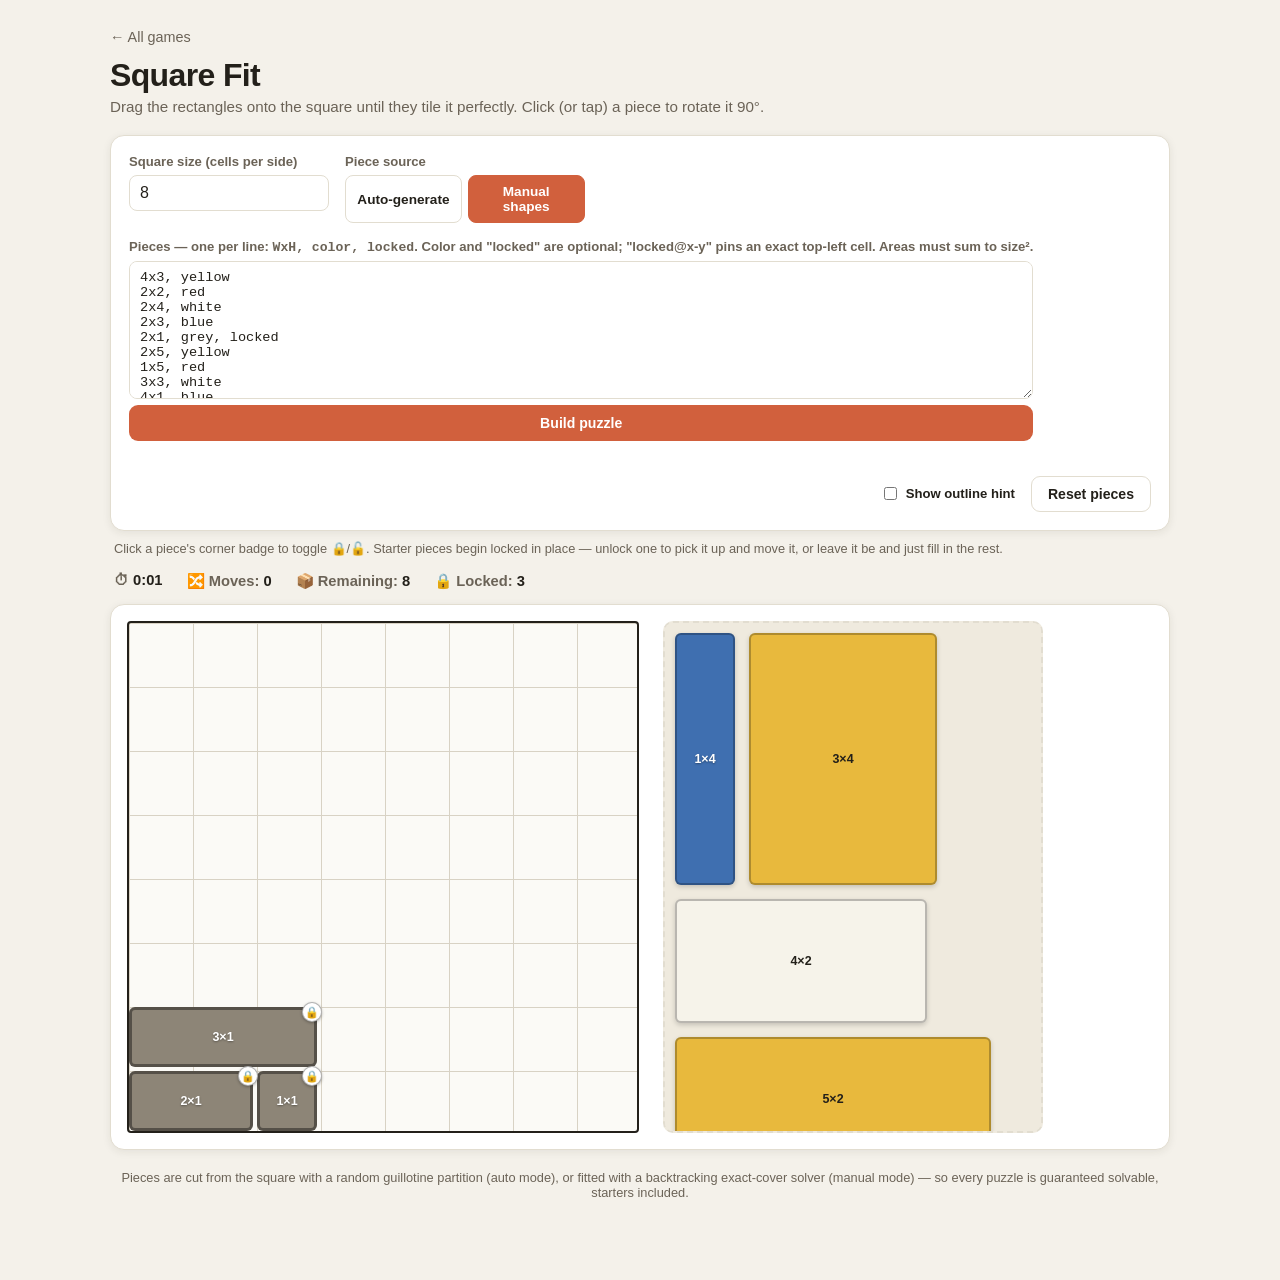
==== games/square-fit-puzzle/index.html @ 527ef013 "add page and game" ====
<!doctype html>
<html lang="en">
<head>
<meta charset="UTF-8">
<meta name="viewport" content="width=device-width, initial-scale=1.0">
<title>Square Fit — Rectangle Packing Puzzle</title>
<link rel="stylesheet" href="style.css">
</head>
<body>
<div class="app">
  <a class="back-link" href="../../index.html">&larr; All games</a>
  <header>
    <h1>Square&nbsp;Fit</h1>
    <p class="subtitle">Drag the rectangles onto the square until they tile it perfectly. Click (or tap) a piece to rotate it 90°.</p>
  </header>

  <section class="controls">
    <div class="control-group">
      <label for="gridSize">Square size (cells per side)</label>
      <input type="number" id="gridSize" min="4" max="24" value="8">
    </div>

    <div class="control-group mode-group">
      <label>Piece source</label>
      <div class="mode-toggle">
        <button class="mode-btn" data-mode="auto" type="button">Auto-generate</button>
        <button class="mode-btn active" data-mode="manual" type="button">Manual shapes</button>
      </div>
    </div>

    <div class="control-group hidden" id="autoControls">
      <label for="pieceCount">Number of pieces: <span id="pieceCountVal">12</span></label>
      <input type="range" id="pieceCount" min="2" max="40" value="12">
      <label for="lockCount">Lock as starters: <span id="lockCountVal">0</span></label>
      <input type="range" id="lockCount" min="0" max="10" value="0">
      <button id="generateBtn" class="primary-btn" type="button">Generate puzzle</button>
    </div>

    <div class="control-group" id="manualControls">
      <label for="manualShapes">Pieces — one per line: <code>WxH, color, locked</code>. Color and "locked" are optional; "locked@x-y" pins an exact top-left cell. Areas must sum to size².</label>
      <textarea id="manualShapes" rows="8" placeholder="4x3, yellow&#10;2x2, red&#10;2x1, grey, locked"></textarea>
      <button id="buildBtn" class="primary-btn" type="button">Build puzzle</button>
      <div id="manualError" class="error-msg"></div>
    </div>

    <div class="control-group utility-group">
      <label class="checkbox-label"><input type="checkbox" id="hintToggle"> Show outline hint</label>
      <button id="resetBtn" class="secondary-btn" type="button">Reset pieces</button>
    </div>
  </section>
  <p class="legend-note">Click a piece's corner badge to toggle 🔒/🔓. Starter pieces begin locked in place — unlock one to pick it up and move it, or leave it be and just fill in the rest.</p>

  <section class="stats">
    <div>⏱ <span id="timer">0:00</span></div>
    <div>🔀 Moves: <span id="moves">0</span></div>
    <div>📦 Remaining: <span id="remaining">0</span></div>
    <div>🔒 Locked: <span id="lockedCount">0</span></div>
  </section>

  <section id="playfieldWrap" class="playfield-wrap">
    <div id="playfield" class="playfield">
      <div id="squareOuter" class="square-outer">
        <div id="square" class="square"></div>
        <div id="hintLayer" class="hint-layer"></div>
      </div>
      <div id="trayScroll" class="tray-scroll">
        <div id="trayContent" class="tray-content"></div>
      </div>
    </div>
  </section>

  <div id="winBanner" class="win-banner hidden">
    <div class="win-card">
      <h2>🎉 Perfect fit!</h2>
      <p id="winStats"></p>
      <button id="playAgainBtn" class="primary-btn" type="button">Play again</button>
    </div>
  </div>

  <footer>
    <p>Pieces are cut from the square with a random guillotine partition (auto mode), or fitted with a backtracking exact-cover solver (manual mode) — so every puzzle is guaranteed solvable, starters included.</p>
  </footer>
</div>
<script src="script.js"></script>
</body>
</html>
---- games/square-fit-puzzle/style.css ----
:root {
  color-scheme: light;
  --bg: #f4f1ea;
  --panel: #ffffff;
  --ink: #23201a;
  --muted: #6b6357;
  --accent: #d1603d;
  --accent-ink: #ffffff;
  --line: #e2ddd0;
  --grid-line: #d8d2c4;
  --grid-bg: #fbfaf6;
  --tray-bg: #efeade;
  --good: #3f9142;
  --bad: #c1442d;
  --shadow: 0 2px 8px rgba(35, 32, 26, 0.08);
}

* { box-sizing: border-box; }

body {
  margin: 0;
  background: var(--bg);
  color: var(--ink);
  font-family: -apple-system, BlinkMacSystemFont, "Segoe UI", Roboto, Helvetica, Arial, sans-serif;
}

.app {
  max-width: 1100px;
  margin: 0 auto;
  padding: 28px 20px 60px;
}

.back-link {
  display: inline-flex;
  align-items: center;
  gap: 6px;
  margin-bottom: 12px;
  font-size: 0.9rem;
  color: var(--muted);
  text-decoration: none;
}

.back-link:hover {
  color: var(--accent);
}

header h1 {
  margin: 0 0 4px;
  font-size: 2rem;
  letter-spacing: -0.02em;
}

.subtitle {
  margin: 0 0 20px;
  color: var(--muted);
  font-size: 0.95rem;
}

.controls {
  display: flex;
  flex-wrap: wrap;
  gap: 16px;
  background: var(--panel);
  border: 1px solid var(--line);
  border-radius: 14px;
  padding: 18px;
  box-shadow: var(--shadow);
  margin-bottom: 16px;
}

.control-group {
  display: flex;
  flex-direction: column;
  gap: 6px;
  min-width: 200px;
}

.control-group.hidden { display: none; }

.utility-group {
  flex-direction: row;
  align-items: center;
  gap: 16px;
  margin-left: auto;
}

label {
  font-size: 0.82rem;
  font-weight: 600;
  color: var(--muted);
}

input[type="number"], textarea {
  font: inherit;
  padding: 8px 10px;
  border-radius: 8px;
  border: 1px solid var(--line);
  background: #fff;
  color: var(--ink);
}

textarea {
  resize: vertical;
  font-family: ui-monospace, SFMono-Regular, Menlo, monospace;
  font-size: 0.85rem;
}

input[type="range"] { accent-color: var(--accent); }

.mode-toggle { display: flex; gap: 6px; }

.mode-btn {
  flex: 1;
  padding: 8px 10px;
  border-radius: 8px;
  border: 1px solid var(--line);
  background: #fff;
  color: var(--ink);
  cursor: pointer;
  font-size: 0.85rem;
  font-weight: 600;
}

.mode-btn.active {
  background: var(--accent);
  border-color: var(--accent);
  color: var(--accent-ink);
}

.primary-btn, .secondary-btn {
  padding: 9px 16px;
  border-radius: 9px;
  border: 1px solid transparent;
  cursor: pointer;
  font-weight: 700;
  font-size: 0.88rem;
}

.primary-btn {
  background: var(--accent);
  color: var(--accent-ink);
}

.primary-btn:hover { filter: brightness(1.06); }

.secondary-btn {
  background: #fff;
  border-color: var(--line);
  color: var(--ink);
}

.secondary-btn:hover { background: var(--tray-bg); }

.checkbox-label {
  display: flex;
  align-items: center;
  gap: 6px;
  font-weight: 600;
  color: var(--ink);
  cursor: pointer;
}

.error-msg {
  color: var(--bad);
  font-size: 0.8rem;
  font-weight: 600;
  min-height: 1em;
}

.legend-note {
  margin: -6px 0 16px;
  color: var(--muted);
  font-size: 0.8rem;
  padding: 0 4px;
}

.stats {
  display: flex;
  gap: 24px;
  font-size: 0.92rem;
  font-weight: 600;
  color: var(--muted);
  margin-bottom: 14px;
  padding: 0 4px;
}

.stats span { color: var(--ink); }

.playfield-wrap {
  overflow-x: auto;
  background: var(--panel);
  border: 1px solid var(--line);
  border-radius: 14px;
  box-shadow: var(--shadow);
  padding: 16px;
}

.playfield {
  display: flex;
  align-items: flex-start;
  gap: 24px;
}

.square-outer {
  position: relative;
  flex: none;
}

.square {
  position: relative;
  background: var(--grid-bg);
  background-image:
    linear-gradient(to right, var(--grid-line) 1px, transparent 1px),
    linear-gradient(to bottom, var(--grid-line) 1px, transparent 1px);
  border: 2px solid var(--ink);
  border-radius: 4px;
}

.hint-layer {
  position: absolute;
  left: 0;
  top: 0;
  pointer-events: none;
}

.hint-rect {
  position: absolute;
  border: 2px dashed rgba(35, 32, 26, 0.55);
  border-radius: 2px;
}

.tray-scroll {
  flex: none;
  background: var(--tray-bg);
  border: 2px dashed var(--line);
  border-radius: 10px;
  overflow-y: auto;
  overflow-x: hidden;
}

.tray-content {
  position: relative;
  min-height: 100%;
}

.piece {
  position: absolute;
  display: flex;
  align-items: center;
  justify-content: center;
  border-radius: 6px;
  border: 2px solid rgba(0,0,0,0.25);
  font-weight: 700;
  font-size: 0.78rem;
  cursor: grab;
  user-select: none;
  touch-action: none;
  box-shadow: 0 2px 5px rgba(0,0,0,0.18);
}

.piece.dragging {
  cursor: grabbing;
  box-shadow: 0 8px 18px rgba(0,0,0,0.3);
}

.piece.valid-drop { outline: 3px solid var(--good); outline-offset: -3px; }
.piece.invalid-drop { outline: 3px solid var(--bad); outline-offset: -3px; filter: brightness(0.9); }
.piece.placed-piece { border-color: rgba(0,0,0,0.35); }

.piece.locked-piece {
  cursor: not-allowed;
  box-shadow: none;
}

.piece.starter-piece {
  border-style: solid;
  border-width: 3px;
  border-color: rgba(0,0,0,0.4);
}

.lock-badge {
  position: absolute;
  top: -8px;
  right: -8px;
  width: 20px;
  height: 20px;
  border-radius: 50%;
  border: 1px solid rgba(0,0,0,0.3);
  background: #fff;
  color: #23201a;
  font-size: 11px;
  line-height: 18px;
  text-align: center;
  padding: 0;
  cursor: pointer;
  box-shadow: 0 1px 3px rgba(0,0,0,0.3);
}

.lock-badge.static {
  cursor: default;
  background: #efeade;
}

.lock-badge.hidden { display: none; }

.win-banner {
  position: fixed;
  inset: 0;
  background: rgba(35, 32, 26, 0.45);
  display: flex;
  align-items: center;
  justify-content: center;
  z-index: 100;
}

.win-banner.hidden { display: none; }

.win-card {
  background: #fff;
  border-radius: 16px;
  padding: 32px 40px;
  text-align: center;
  box-shadow: 0 20px 50px rgba(0,0,0,0.3);
}

.win-card h2 { margin-top: 0; }

footer {
  margin-top: 20px;
  color: var(--muted);
  font-size: 0.8rem;
  text-align: center;
}

@media (prefers-color-scheme: dark) {
  :root {
    color-scheme: dark;
    --bg: #1c1a16;
    --panel: #24221c;
    --ink: #f1ede3;
    --muted: #a49c8b;
    --line: #3a362c;
    --grid-line: #3a362c;
    --grid-bg: #201e19;
    --tray-bg: #2c2921;
    --shadow: 0 2px 10px rgba(0,0,0,0.4);
  }
  input[type="number"], textarea, .mode-btn, .secondary-btn { background: #2c2921; color: var(--ink); }
  .win-card { background: #24221c; }
}
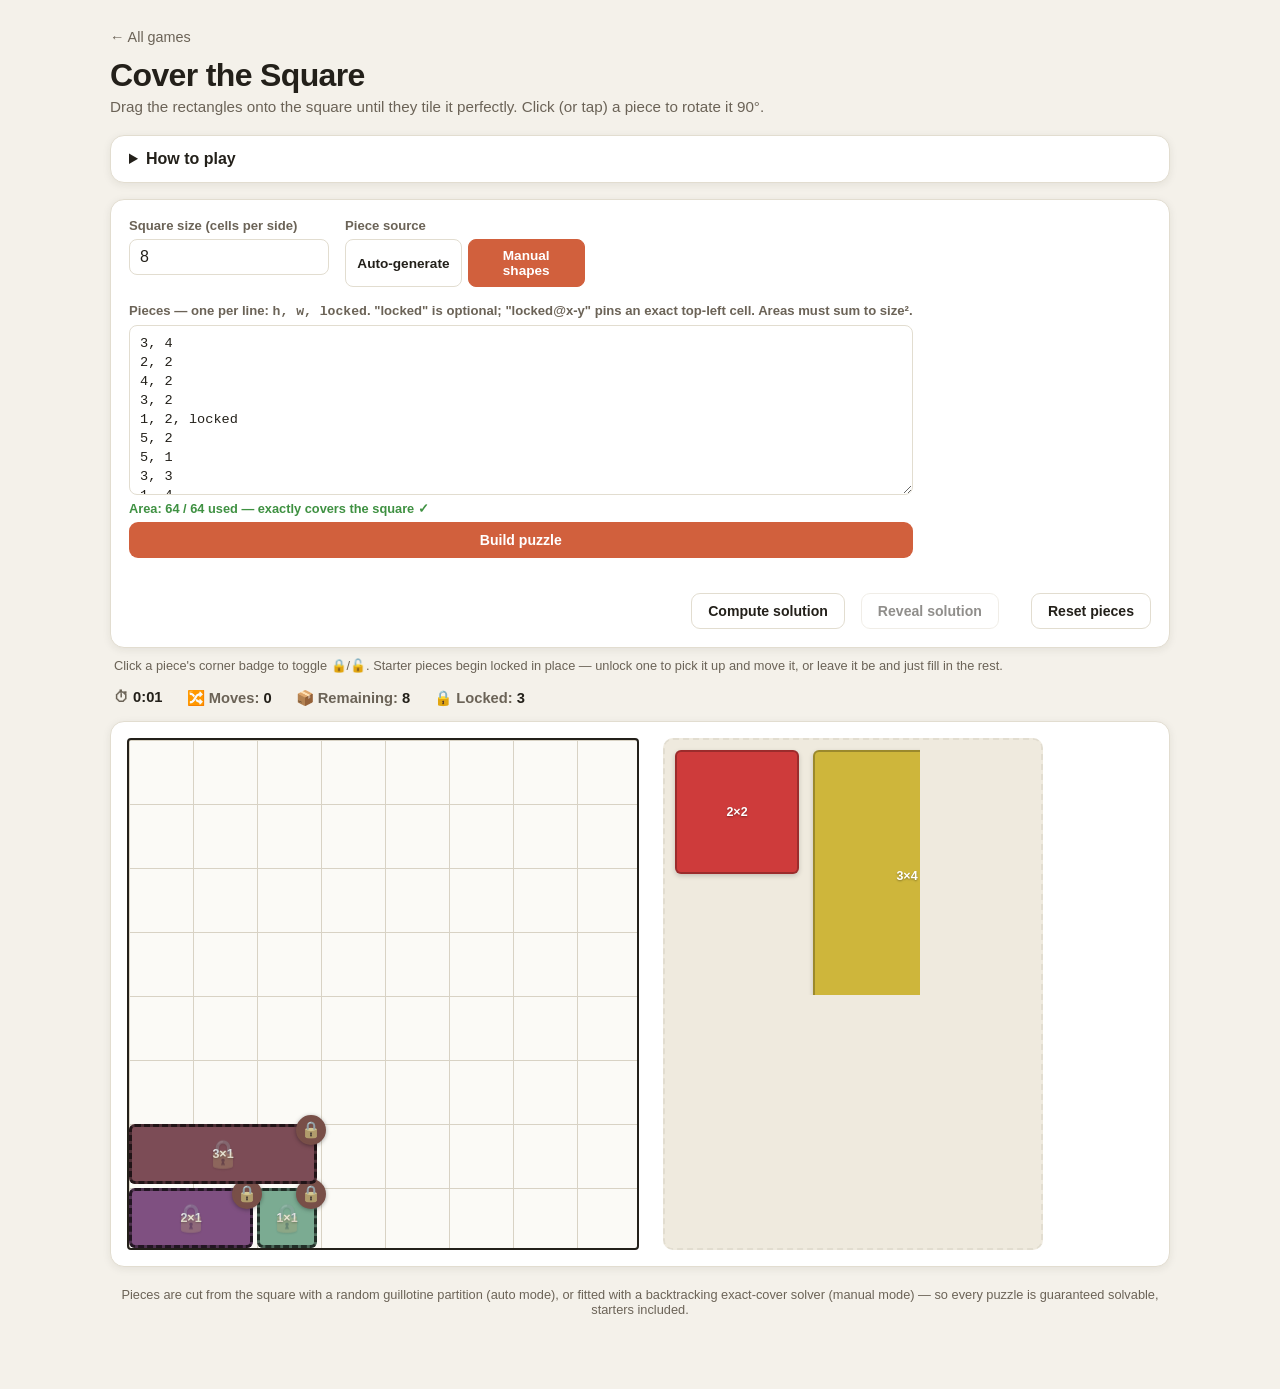
==== commit 6a383b8a: "Rename Square Fit to Cover the Square and add solving/locking tools Adds a locked-piece system (star" ====
--- a/games/square-fit-puzzle/index.html
+++ b/games/square-fit-puzzle/index.html
@@ -3,21 +3,42 @@
 <head>
 <meta charset="UTF-8">
 <meta name="viewport" content="width=device-width, initial-scale=1.0">
-<title>Square Fit — Rectangle Packing Puzzle</title>
+<title>Cover the Square — Rectangle Packing Puzzle</title>
 <link rel="stylesheet" href="style.css">
 </head>
 <body>
 <div class="app">
   <a class="back-link" href="../../index.html">&larr; All games</a>
   <header>
-    <h1>Square&nbsp;Fit</h1>
+    <h1>Cover the Square</h1>
     <p class="subtitle">Drag the rectangles onto the square until they tile it perfectly. Click (or tap) a piece to rotate it 90°.</p>
   </header>
+
+  <details class="howto">
+    <summary>How to play</summary>
+    <div class="howto-body">
+      <h3>Setup</h3>
+      <ul>
+        <li><strong>Square size</strong> — cells per side, up to 9.</li>
+        <li><strong>Auto-generate</strong> — pick a piece count (and how many start locked as "starters"), then Generate. Pieces are cut straight out of the square, so it's always solvable.</li>
+        <li><strong>Manual shapes</strong> — type one piece per line: <code>h, w, locked</code>. "locked" is optional — colors are assigned automatically. Add <code>locked@x-y</code> instead of <code>locked</code> to pin a piece to an exact top-left cell (0-indexed). Piece areas must add up to size².</li>
+      </ul>
+      <h3>Playing</h3>
+      <ul>
+        <li>Drag a piece from the tray onto the grid — it snaps to the nearest cell.</li>
+        <li>Click a piece without dragging it to rotate it 90°.</li>
+        <li>Click a placed piece's corner badge to lock 🔒 or unlock 🔓 it, so it won't move by accident. Starter pieces begin locked — unlock one to pick it up.</li>
+        <li>Pieces in the tray can't overlap each other — dropping one on top of another snaps it back to where it started.</li>
+        <li>Stuck? <strong>Compute solution</strong> checks whether the board is still solvable given whatever's currently locked, then <strong>Reveal solution</strong> shows where every remaining piece goes.</li>
+      </ul>
+      <p>Win by covering every cell of the square with no gaps or overlaps.</p>
+    </div>
+  </details>
 
   <section class="controls">
     <div class="control-group">
       <label for="gridSize">Square size (cells per side)</label>
-      <input type="number" id="gridSize" min="4" max="24" value="8">
+      <input type="number" id="gridSize" min="4" max="9" value="8">
     </div>
 
     <div class="control-group mode-group">
@@ -37,14 +58,20 @@
     </div>
 
     <div class="control-group" id="manualControls">
-      <label for="manualShapes">Pieces — one per line: <code>WxH, color, locked</code>. Color and "locked" are optional; "locked@x-y" pins an exact top-left cell. Areas must sum to size².</label>
-      <textarea id="manualShapes" rows="8" placeholder="4x3, yellow&#10;2x2, red&#10;2x1, grey, locked"></textarea>
+      <label for="manualShapes">Pieces — one per line: <code>h, w, locked</code>. "locked" is optional; "locked@x-y" pins an exact top-left cell. Areas must sum to size².</label>
+      <div class="shapes-editor">
+        <div id="manualHighlight" class="shapes-highlight" aria-hidden="true"></div>
+        <textarea id="manualShapes" rows="8" spellcheck="false" placeholder="3, 4&#10;2, 2&#10;1, 2, locked"></textarea>
+      </div>
+      <div id="manualAreaInfo" class="area-info"></div>
       <button id="buildBtn" class="primary-btn" type="button">Build puzzle</button>
       <div id="manualError" class="error-msg"></div>
     </div>
 
     <div class="control-group utility-group">
-      <label class="checkbox-label"><input type="checkbox" id="hintToggle"> Show outline hint</label>
+      <button id="computeBtn" class="secondary-btn" type="button">Compute solution</button>
+      <button id="revealBtn" class="secondary-btn" type="button" disabled>Reveal solution</button>
+      <span id="solveMsg" class="solve-msg"></span>
       <button id="resetBtn" class="secondary-btn" type="button">Reset pieces</button>
     </div>
   </section>
--- a/games/square-fit-puzzle/style.css
+++ b/games/square-fit-puzzle/style.css
@@ -13,6 +13,7 @@
   --good: #3f9142;
   --bad: #c1442d;
   --shadow: 0 2px 8px rgba(35, 32, 26, 0.08);
+  --hint-border: rgba(35, 32, 26, 0.6);
 }
 
 * { box-sizing: border-box; }
@@ -42,6 +43,53 @@
 
 .back-link:hover {
   color: var(--accent);
+}
+
+.howto {
+  background: var(--panel);
+  border: 1px solid var(--line);
+  border-radius: 14px;
+  padding: 14px 18px;
+  margin-bottom: 16px;
+  box-shadow: var(--shadow);
+}
+
+.howto summary {
+  cursor: pointer;
+  font-weight: 700;
+  font-size: 1rem;
+}
+
+.howto-body {
+  margin-top: 10px;
+  color: var(--ink);
+  font-size: 0.9rem;
+  line-height: 1.5;
+}
+
+.howto-body h3 {
+  margin: 12px 0 4px;
+  font-size: 0.78rem;
+  text-transform: uppercase;
+  letter-spacing: 0.04em;
+  color: var(--muted);
+}
+
+.howto-body h3:first-child { margin-top: 0; }
+
+.howto-body ul {
+  margin: 0 0 4px 18px;
+  padding: 0;
+}
+
+.howto-body li { margin-bottom: 4px; }
+
+.howto-body code {
+  background: var(--tray-bg);
+  padding: 1px 5px;
+  border-radius: 4px;
+  font-family: ui-monospace, SFMono-Regular, Menlo, monospace;
+  font-size: 0.85em;
 }
 
 header h1 {
@@ -103,7 +151,52 @@
   resize: vertical;
   font-family: ui-monospace, SFMono-Regular, Menlo, monospace;
   font-size: 0.85rem;
-}
+  line-height: 1.4;
+}
+
+.shapes-editor {
+  position: relative;
+}
+
+.shapes-editor textarea {
+  position: relative;
+  z-index: 1;
+  background: transparent;
+  width: 100%;
+  display: block;
+}
+
+.shapes-highlight {
+  position: absolute;
+  inset: 0;
+  margin: 0;
+  padding: 8px 10px;
+  border: 1px solid transparent;
+  border-radius: 8px;
+  box-sizing: border-box;
+  font-family: ui-monospace, SFMono-Regular, Menlo, monospace;
+  font-size: 0.85rem;
+  line-height: 1.4;
+  white-space: pre-wrap;
+  word-wrap: break-word;
+  overflow: hidden;
+  color: transparent;
+  pointer-events: none;
+}
+
+.bad-line {
+  background: rgba(193, 68, 45, 0.28);
+  border-radius: 2px;
+}
+
+.area-info {
+  font-size: 0.8rem;
+  font-weight: 600;
+  color: var(--muted);
+}
+
+.area-info.area-ok { color: var(--good); }
+.area-info.area-over { color: var(--bad); }
 
 input[type="range"] { accent-color: var(--accent); }
 
@@ -150,6 +243,26 @@
 }
 
 .secondary-btn:hover { background: var(--tray-bg); }
+
+.primary-btn:disabled, .secondary-btn:disabled {
+  opacity: 0.5;
+  cursor: not-allowed;
+}
+.secondary-btn:disabled:hover { background: #fff; }
+
+.secondary-btn.active {
+  background: var(--accent);
+  border-color: var(--accent);
+  color: var(--accent-ink);
+}
+
+.solve-msg {
+  font-size: 0.82rem;
+  font-weight: 600;
+  color: var(--muted);
+}
+
+.solve-msg.solve-fail { color: var(--bad); }
 
 .checkbox-label {
   display: flex;
@@ -225,7 +338,7 @@
 
 .hint-rect {
   position: absolute;
-  border: 2px dashed rgba(35, 32, 26, 0.55);
+  border: 2px dashed var(--hint-border);
   border-radius: 2px;
 }
 
@@ -270,6 +383,21 @@
 .piece.locked-piece {
   cursor: not-allowed;
   box-shadow: none;
+  filter: saturate(0.35) brightness(0.94);
+  outline: 3px dashed rgba(0,0,0,0.55);
+  outline-offset: -3px;
+}
+
+.piece.locked-piece::after {
+  content: "🔒";
+  position: absolute;
+  inset: 0;
+  display: flex;
+  align-items: center;
+  justify-content: center;
+  font-size: 1.7rem;
+  opacity: 0.32;
+  pointer-events: none;
 }
 
 .piece.starter-piece {
@@ -280,28 +408,36 @@
 
 .lock-badge {
   position: absolute;
-  top: -8px;
-  right: -8px;
-  width: 20px;
-  height: 20px;
+  top: -12px;
+  right: -12px;
+  width: 30px;
+  height: 30px;
   border-radius: 50%;
-  border: 1px solid rgba(0,0,0,0.3);
+  border: 2px solid rgba(0,0,0,0.35);
   background: #fff;
   color: #23201a;
-  font-size: 11px;
-  line-height: 18px;
+  font-size: 16px;
+  line-height: 26px;
   text-align: center;
   padding: 0;
   cursor: pointer;
-  box-shadow: 0 1px 3px rgba(0,0,0,0.3);
-}
-
-.lock-badge.static {
-  cursor: default;
-  background: #efeade;
+  box-shadow: 0 1px 4px rgba(0,0,0,0.35);
+  z-index: 1;
 }
 
 .lock-badge.hidden { display: none; }
+
+.lock-badge.lock-badge-locked {
+  background: var(--bad);
+  border-color: var(--bad);
+  color: #fff;
+}
+
+.lock-badge.lock-badge-unlocked {
+  background: var(--good);
+  border-color: var(--good);
+  color: #fff;
+}
 
 .win-banner {
   position: fixed;
@@ -344,6 +480,7 @@
     --grid-bg: #201e19;
     --tray-bg: #2c2921;
     --shadow: 0 2px 10px rgba(0,0,0,0.4);
+    --hint-border: rgba(241, 237, 227, 0.65);
   }
   input[type="number"], textarea, .mode-btn, .secondary-btn { background: #2c2921; color: var(--ink); }
   .win-card { background: #24221c; }
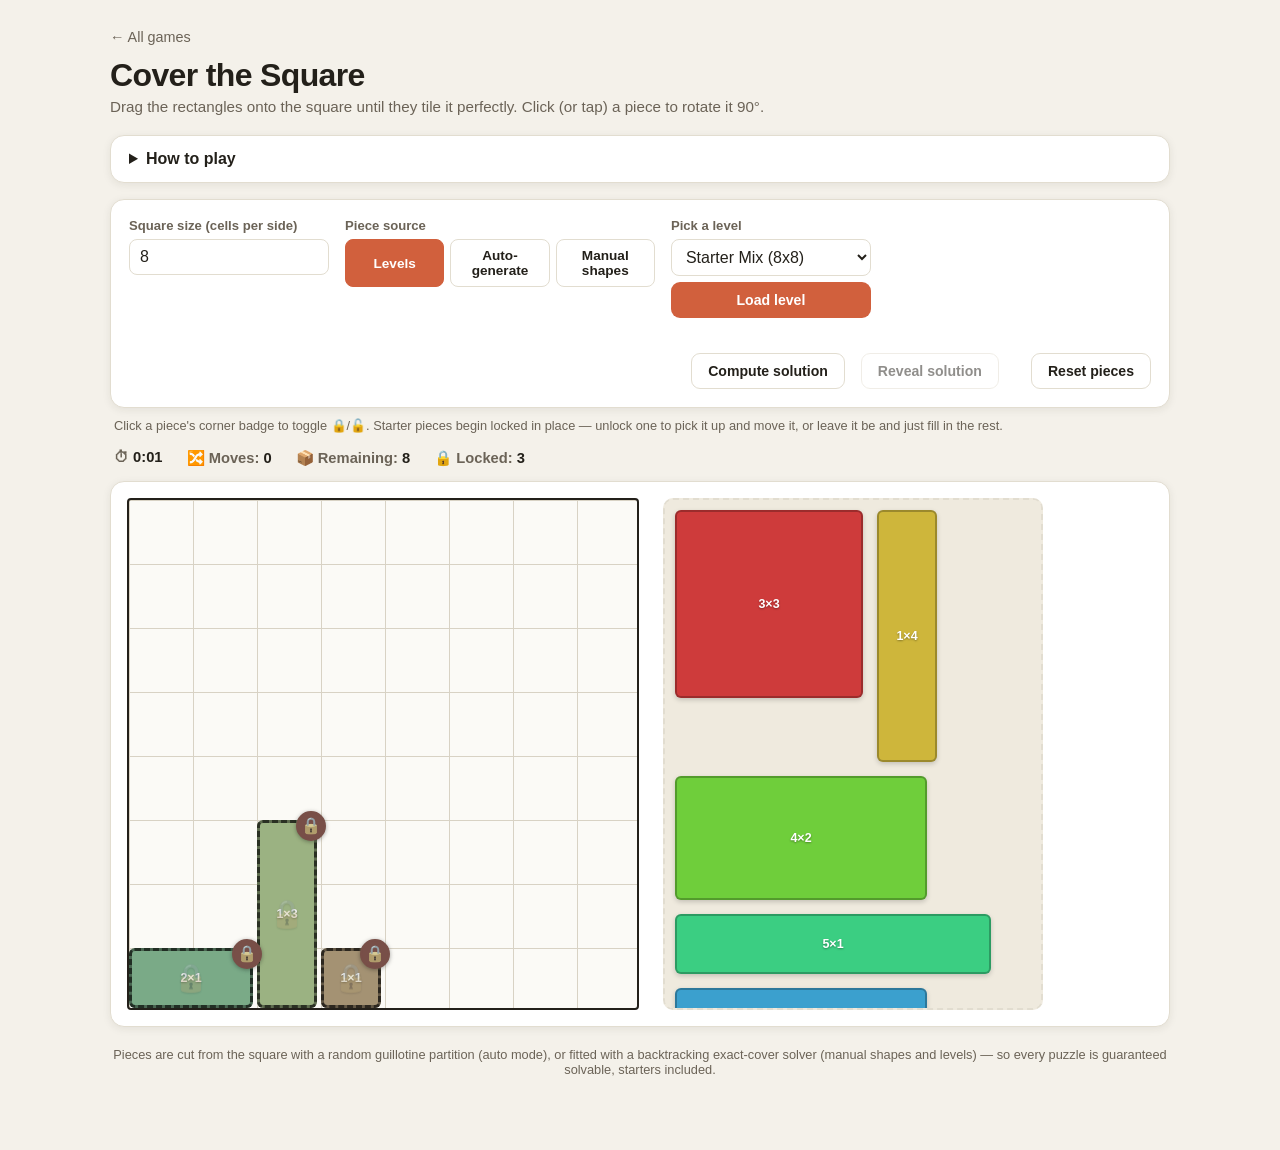
==== commit b675bb55: "Add a Levels system with a reusable piece-list format Levels reference an indexed piece list plus wh" ====
--- a/games/square-fit-puzzle/index.html
+++ b/games/square-fit-puzzle/index.html
@@ -20,6 +20,7 @@
       <h3>Setup</h3>
       <ul>
         <li><strong>Square size</strong> — cells per side, up to 9.</li>
+        <li><strong>Levels</strong> — pick a hand-designed puzzle from the list and load it. Levels live in this game's <code>levels/</code> and <code>piece-lists/</code> folders in the repo, if you want to add your own.</li>
         <li><strong>Auto-generate</strong> — pick a piece count (and how many start locked as "starters"), then Generate. Pieces are cut straight out of the square, so it's always solvable.</li>
         <li><strong>Manual shapes</strong> — type one piece per line: <code>h, w, locked</code>. "locked" is optional — colors are assigned automatically. Add <code>locked@x-y</code> instead of <code>locked</code> to pin a piece to an exact top-left cell (0-indexed). Piece areas must add up to size².</li>
       </ul>
@@ -44,9 +45,17 @@
     <div class="control-group mode-group">
       <label>Piece source</label>
       <div class="mode-toggle">
+        <button class="mode-btn active" data-mode="levels" type="button">Levels</button>
         <button class="mode-btn" data-mode="auto" type="button">Auto-generate</button>
-        <button class="mode-btn active" data-mode="manual" type="button">Manual shapes</button>
+        <button class="mode-btn" data-mode="manual" type="button">Manual shapes</button>
       </div>
+    </div>
+
+    <div class="control-group" id="levelControls">
+      <label for="levelSelect">Pick a level</label>
+      <select id="levelSelect"></select>
+      <button id="loadLevelBtn" class="primary-btn" type="button">Load level</button>
+      <div id="levelError" class="error-msg"></div>
     </div>
 
     <div class="control-group hidden" id="autoControls">
@@ -57,7 +66,7 @@
       <button id="generateBtn" class="primary-btn" type="button">Generate puzzle</button>
     </div>
 
-    <div class="control-group" id="manualControls">
+    <div class="control-group hidden" id="manualControls">
       <label for="manualShapes">Pieces — one per line: <code>h, w, locked</code>. "locked" is optional; "locked@x-y" pins an exact top-left cell. Areas must sum to size².</label>
       <div class="shapes-editor">
         <div id="manualHighlight" class="shapes-highlight" aria-hidden="true"></div>
@@ -105,7 +114,7 @@
   </div>
 
   <footer>
-    <p>Pieces are cut from the square with a random guillotine partition (auto mode), or fitted with a backtracking exact-cover solver (manual mode) — so every puzzle is guaranteed solvable, starters included.</p>
+    <p>Pieces are cut from the square with a random guillotine partition (auto mode), or fitted with a backtracking exact-cover solver (manual shapes and levels) — so every puzzle is guaranteed solvable, starters included.</p>
   </footer>
 </div>
 <script src="script.js"></script>
--- a/games/square-fit-puzzle/style.css
+++ b/games/square-fit-puzzle/style.css
@@ -138,7 +138,7 @@
   color: var(--muted);
 }
 
-input[type="number"], textarea {
+input[type="number"], textarea, select {
   font: inherit;
   padding: 8px 10px;
   border-radius: 8px;
@@ -146,6 +146,8 @@
   background: #fff;
   color: var(--ink);
 }
+
+select { cursor: pointer; }
 
 textarea {
   resize: vertical;
@@ -482,6 +484,6 @@
     --shadow: 0 2px 10px rgba(0,0,0,0.4);
     --hint-border: rgba(241, 237, 227, 0.65);
   }
-  input[type="number"], textarea, .mode-btn, .secondary-btn { background: #2c2921; color: var(--ink); }
+  input[type="number"], textarea, select, .mode-btn, .secondary-btn { background: #2c2921; color: var(--ink); }
   .win-card { background: #24221c; }
 }
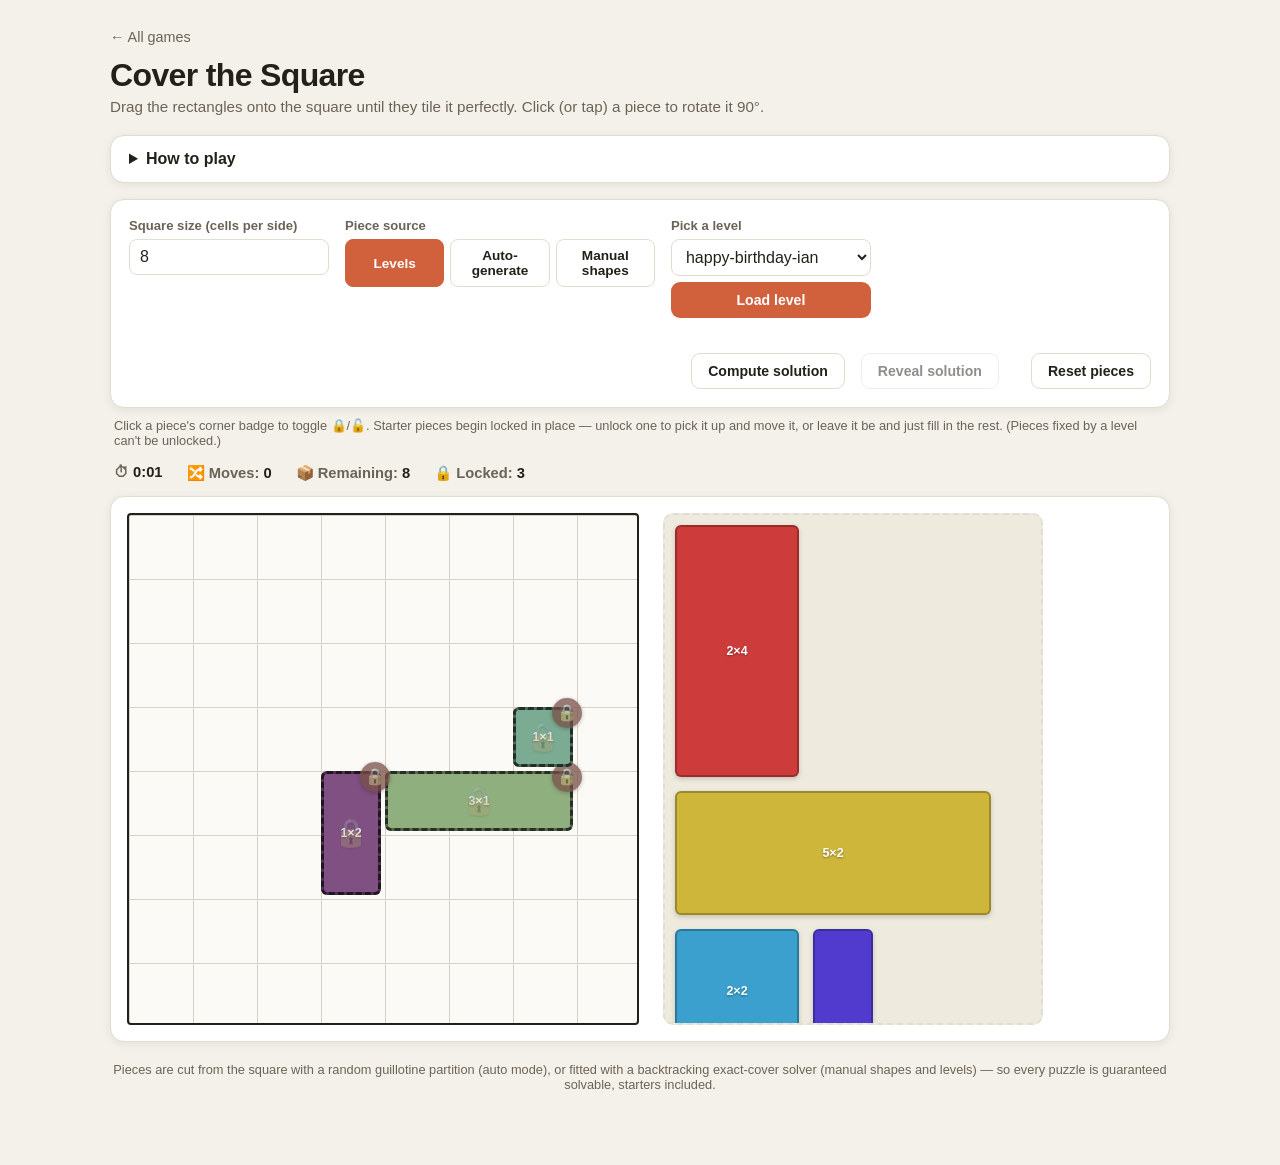
==== commit 4da2d78e: "Refine tray drop behavior and permanently lock level-fixed pieces Rearranging a piece already in the" ====
--- a/games/square-fit-puzzle/index.html
+++ b/games/square-fit-puzzle/index.html
@@ -28,7 +28,7 @@
       <ul>
         <li>Drag a piece from the tray onto the grid — it snaps to the nearest cell.</li>
         <li>Click a piece without dragging it to rotate it 90°.</li>
-        <li>Click a placed piece's corner badge to lock 🔒 or unlock 🔓 it, so it won't move by accident. Starter pieces begin locked — unlock one to pick it up.</li>
+        <li>Click a placed piece's corner badge to lock 🔒 or unlock 🔓 it, so it won't move by accident. Starter pieces from Auto-generate or Manual shapes begin locked — unlock one to pick it up. Pieces fixed by a level stay locked for good.</li>
         <li>Pieces in the tray can't overlap each other — dropping one on top of another snaps it back to where it started.</li>
         <li>Stuck? <strong>Compute solution</strong> checks whether the board is still solvable given whatever's currently locked, then <strong>Reveal solution</strong> shows where every remaining piece goes.</li>
       </ul>
@@ -84,7 +84,7 @@
       <button id="resetBtn" class="secondary-btn" type="button">Reset pieces</button>
     </div>
   </section>
-  <p class="legend-note">Click a piece's corner badge to toggle 🔒/🔓. Starter pieces begin locked in place — unlock one to pick it up and move it, or leave it be and just fill in the rest.</p>
+  <p class="legend-note">Click a piece's corner badge to toggle 🔒/🔓. Starter pieces begin locked in place — unlock one to pick it up and move it, or leave it be and just fill in the rest. (Pieces fixed by a level can't be unlocked.)</p>
 
   <section class="stats">
     <div>⏱ <span id="timer">0:00</span></div>
--- a/games/square-fit-puzzle/style.css
+++ b/games/square-fit-puzzle/style.css
@@ -441,6 +441,11 @@
   color: #fff;
 }
 
+.lock-badge:disabled {
+  cursor: not-allowed;
+  opacity: 0.75;
+}
+
 .win-banner {
   position: fixed;
   inset: 0;
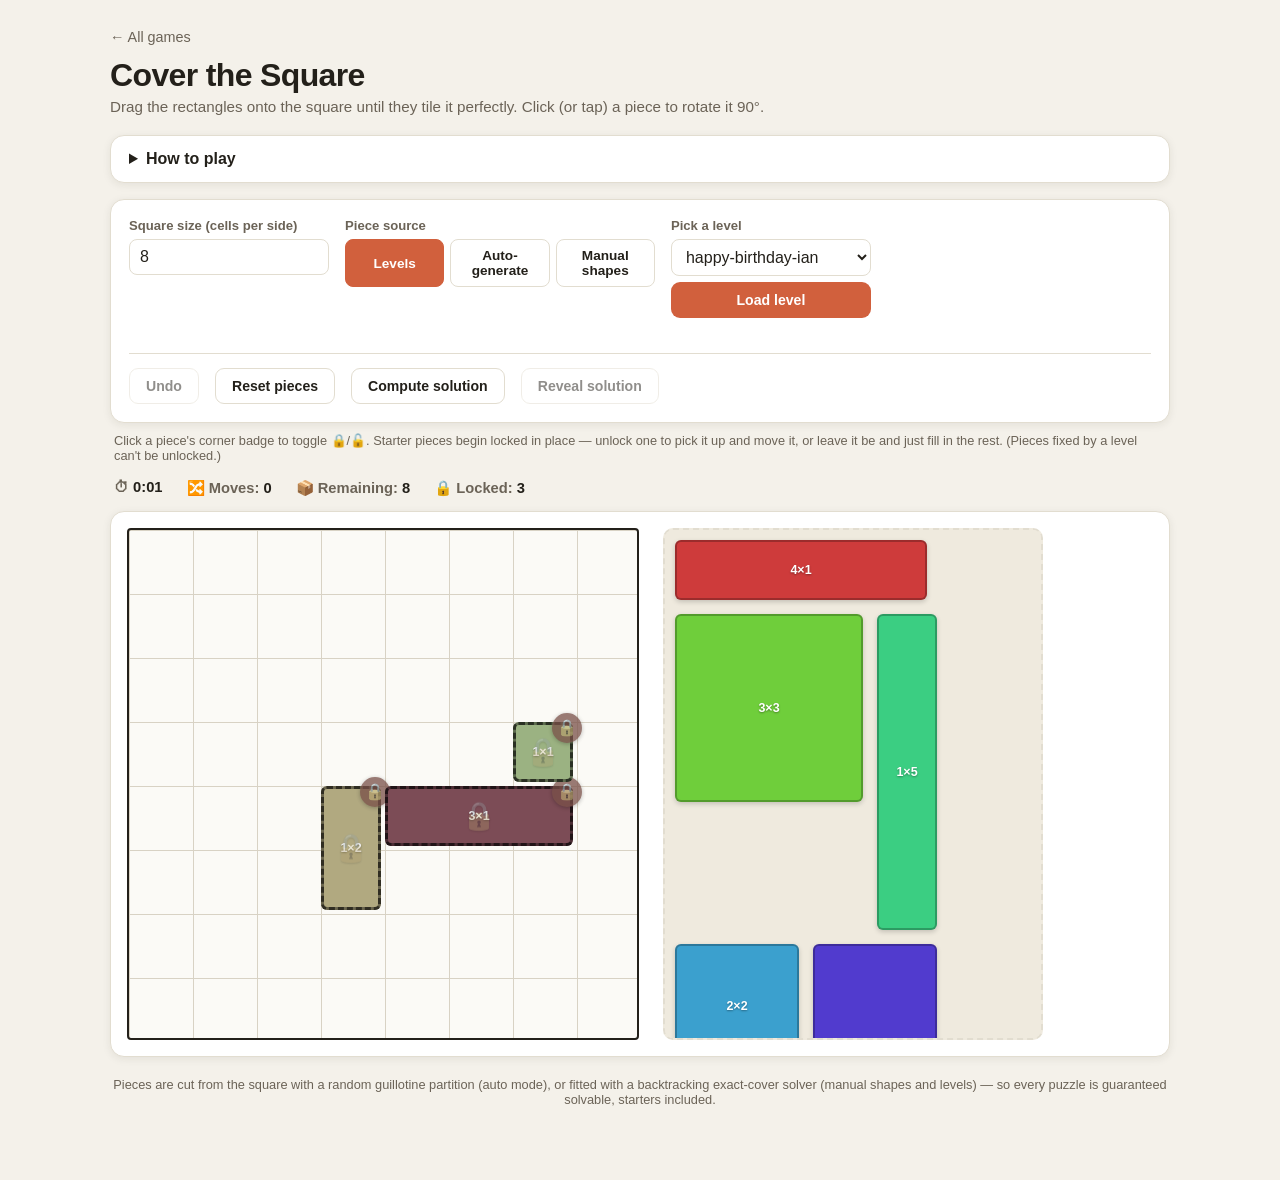
==== commit 9aa8c2af: "Add undo and move level controls to their own bar Undo reverses the last board-changing action (plac" ====
--- a/games/square-fit-puzzle/index.html
+++ b/games/square-fit-puzzle/index.html
@@ -37,51 +37,54 @@
   </details>
 
   <section class="controls">
-    <div class="control-group">
-      <label for="gridSize">Square size (cells per side)</label>
-      <input type="number" id="gridSize" min="4" max="9" value="8">
-    </div>
+    <div class="controls-row">
+      <div class="control-group">
+        <label for="gridSize">Square size (cells per side)</label>
+        <input type="number" id="gridSize" min="4" max="9" value="8">
+      </div>
 
-    <div class="control-group mode-group">
-      <label>Piece source</label>
-      <div class="mode-toggle">
-        <button class="mode-btn active" data-mode="levels" type="button">Levels</button>
-        <button class="mode-btn" data-mode="auto" type="button">Auto-generate</button>
-        <button class="mode-btn" data-mode="manual" type="button">Manual shapes</button>
+      <div class="control-group mode-group">
+        <label>Piece source</label>
+        <div class="mode-toggle">
+          <button class="mode-btn active" data-mode="levels" type="button">Levels</button>
+          <button class="mode-btn" data-mode="auto" type="button">Auto-generate</button>
+          <button class="mode-btn" data-mode="manual" type="button">Manual shapes</button>
+        </div>
+      </div>
+
+      <div class="control-group" id="levelControls">
+        <label for="levelSelect">Pick a level</label>
+        <select id="levelSelect"></select>
+        <button id="loadLevelBtn" class="primary-btn" type="button">Load level</button>
+        <div id="levelError" class="error-msg"></div>
+      </div>
+
+      <div class="control-group hidden" id="autoControls">
+        <label for="pieceCount">Number of pieces: <span id="pieceCountVal">12</span></label>
+        <input type="range" id="pieceCount" min="2" max="40" value="12">
+        <label for="lockCount">Lock as starters: <span id="lockCountVal">0</span></label>
+        <input type="range" id="lockCount" min="0" max="10" value="0">
+        <button id="generateBtn" class="primary-btn" type="button">Generate puzzle</button>
+      </div>
+
+      <div class="control-group hidden" id="manualControls">
+        <label for="manualShapes">Pieces — one per line: <code>h, w, locked</code>. "locked" is optional; "locked@x-y" pins an exact top-left cell. Areas must sum to size².</label>
+        <div class="shapes-editor">
+          <div id="manualHighlight" class="shapes-highlight" aria-hidden="true"></div>
+          <textarea id="manualShapes" rows="8" spellcheck="false" placeholder="3, 4&#10;2, 2&#10;1, 2, locked"></textarea>
+        </div>
+        <div id="manualAreaInfo" class="area-info"></div>
+        <button id="buildBtn" class="primary-btn" type="button">Build puzzle</button>
+        <div id="manualError" class="error-msg"></div>
       </div>
     </div>
 
-    <div class="control-group" id="levelControls">
-      <label for="levelSelect">Pick a level</label>
-      <select id="levelSelect"></select>
-      <button id="loadLevelBtn" class="primary-btn" type="button">Load level</button>
-      <div id="levelError" class="error-msg"></div>
-    </div>
-
-    <div class="control-group hidden" id="autoControls">
-      <label for="pieceCount">Number of pieces: <span id="pieceCountVal">12</span></label>
-      <input type="range" id="pieceCount" min="2" max="40" value="12">
-      <label for="lockCount">Lock as starters: <span id="lockCountVal">0</span></label>
-      <input type="range" id="lockCount" min="0" max="10" value="0">
-      <button id="generateBtn" class="primary-btn" type="button">Generate puzzle</button>
-    </div>
-
-    <div class="control-group hidden" id="manualControls">
-      <label for="manualShapes">Pieces — one per line: <code>h, w, locked</code>. "locked" is optional; "locked@x-y" pins an exact top-left cell. Areas must sum to size².</label>
-      <div class="shapes-editor">
-        <div id="manualHighlight" class="shapes-highlight" aria-hidden="true"></div>
-        <textarea id="manualShapes" rows="8" spellcheck="false" placeholder="3, 4&#10;2, 2&#10;1, 2, locked"></textarea>
-      </div>
-      <div id="manualAreaInfo" class="area-info"></div>
-      <button id="buildBtn" class="primary-btn" type="button">Build puzzle</button>
-      <div id="manualError" class="error-msg"></div>
-    </div>
-
-    <div class="control-group utility-group">
+    <div class="controls-row actions-row">
+      <button id="undoBtn" class="secondary-btn" type="button" disabled title="Feature brought to you by Annie You">Undo</button>
+      <button id="resetBtn" class="secondary-btn" type="button">Reset pieces</button>
       <button id="computeBtn" class="secondary-btn" type="button">Compute solution</button>
       <button id="revealBtn" class="secondary-btn" type="button" disabled>Reveal solution</button>
       <span id="solveMsg" class="solve-msg"></span>
-      <button id="resetBtn" class="secondary-btn" type="button">Reset pieces</button>
     </div>
   </section>
   <p class="legend-note">Click a piece's corner badge to toggle 🔒/🔓. Starter pieces begin locked in place — unlock one to pick it up and move it, or leave it be and just fill in the rest. (Pieces fixed by a level can't be unlocked.)</p>
--- a/games/square-fit-puzzle/style.css
+++ b/games/square-fit-puzzle/style.css
@@ -106,7 +106,7 @@
 
 .controls {
   display: flex;
-  flex-wrap: wrap;
+  flex-direction: column;
   gap: 16px;
   background: var(--panel);
   border: 1px solid var(--line);
@@ -116,6 +116,18 @@
   margin-bottom: 16px;
 }
 
+.controls-row {
+  display: flex;
+  flex-wrap: wrap;
+  gap: 16px;
+}
+
+.actions-row {
+  align-items: center;
+  padding-top: 14px;
+  border-top: 1px solid var(--line);
+}
+
 .control-group {
   display: flex;
   flex-direction: column;
@@ -124,13 +136,6 @@
 }
 
 .control-group.hidden { display: none; }
-
-.utility-group {
-  flex-direction: row;
-  align-items: center;
-  gap: 16px;
-  margin-left: auto;
-}
 
 label {
   font-size: 0.82rem;
